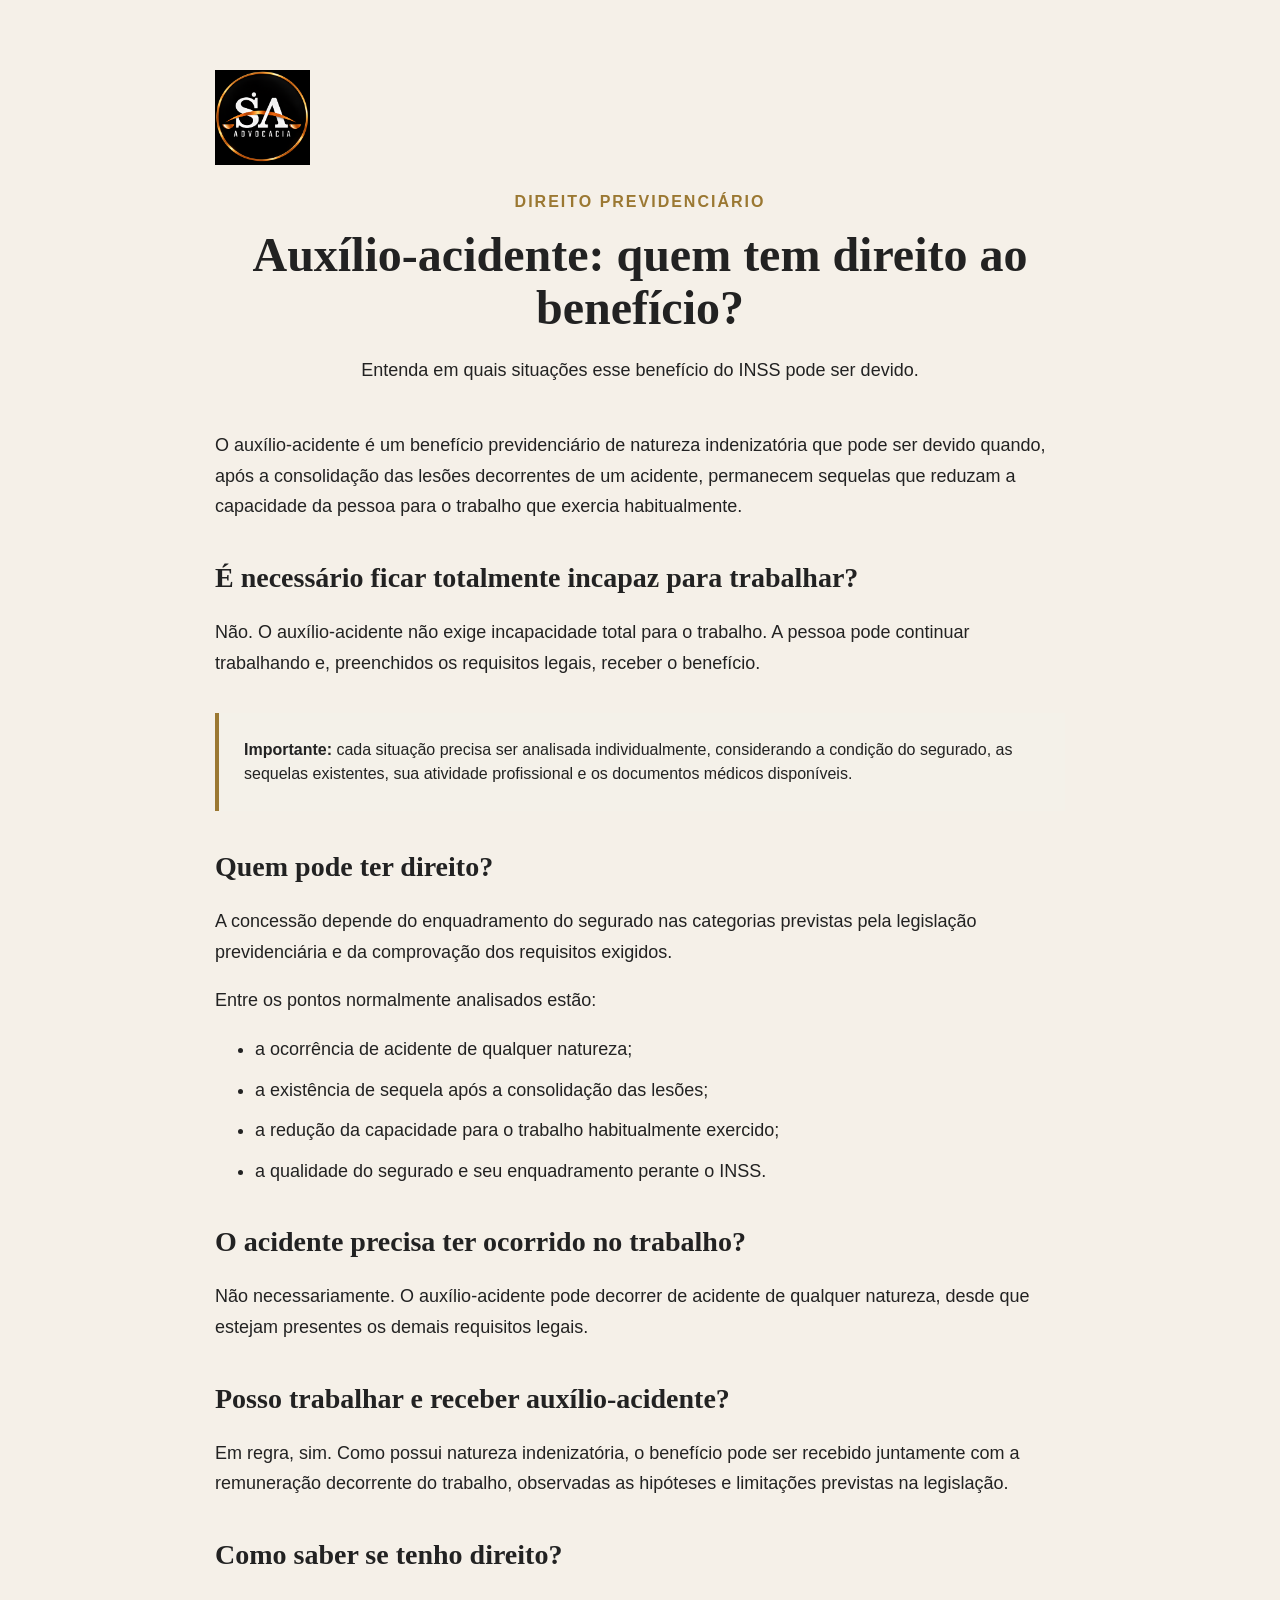
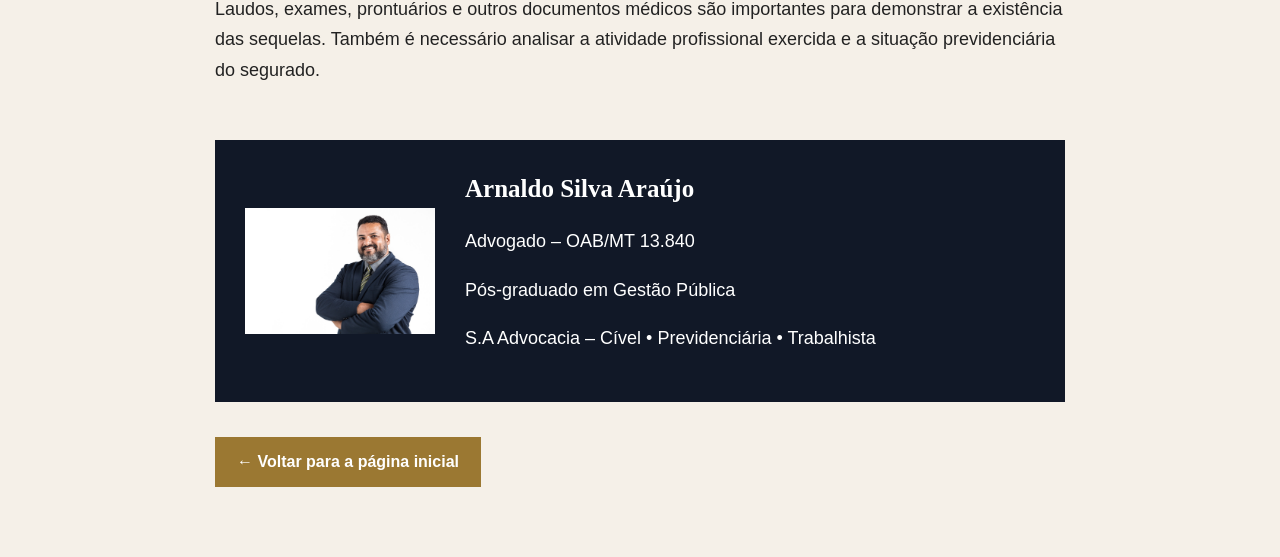
==== auxilio-acidente.html @ 366050f9 "Create auxilio-acidente.html" ====
<!DOCTYPE html>
<html lang="pt-BR">
<head>
  <meta charset="UTF-8">
  <meta name="viewport" content="width=device-width, initial-scale=1.0">
  <title>Auxílio-acidente: quem tem direito? | S.A Advocacia</title>
  <meta name="description" content="Entenda quem pode ter direito ao auxílio-acidente e quais são os principais requisitos para a concessão do benefício.">
  <link rel="stylesheet" href="style.css">

  <style>
    .artigo {
      max-width: 900px;
      margin: 0 auto;
      padding: 70px 25px;
      color: #222;
    }

    .artigo-topo {
      text-align: center;
      margin-bottom: 45px;
    }

    .artigo-topo img {
      width: 95px;
      margin-bottom: 25px;
    }

    .artigo-topo span {
      display: block;
      color: #9b7832;
      font-weight: bold;
      letter-spacing: 2px;
      margin-bottom: 15px;
    }

    .artigo h1 {
      font-size: 48px;
      line-height: 1.1;
      margin-bottom: 20px;
    }

    .artigo h2 {
      font-size: 28px;
      margin-top: 35px;
      margin-bottom: 15px;
    }

    .artigo p, .artigo li {
      font-size: 18px;
      line-height: 1.7;
    }

    .artigo li {
      margin-bottom: 10px;
    }

    .artigo-destaque {
      background: #f4f1e9;
      border-left: 4px solid #9b7832;
      padding: 25px;
      margin: 35px 0;
    }

    .autor-artigo {
      display: flex;
      align-items: center;
      gap: 30px;
      margin-top: 55px;
      padding: 30px;
      background: #111827;
      color: white;
    }

    .autor-artigo img {
      width: 190px;
      max-width: 40%;
    }

    .autor-artigo h3 {
      font-size: 25px;
      margin-bottom: 8px;
    }

    .voltar {
      display: inline-block;
      margin-top: 35px;
      padding: 13px 22px;
      background: #9b7832;
      color: white;
      text-decoration: none;
      font-weight: bold;
    }

    @media (max-width: 700px) {
      .artigo h1 {
        font-size: 36px;
      }

      .autor-artigo {
        flex-direction: column;
        text-align: center;
      }

      .autor-artigo img {
        max-width: 220px;
        width: 100%;
      }
    }
  </style>
</head>

<body>

<main class="artigo">

  <header class="artigo-topo">
    <img src="logo.png" alt="S.A Advocacia">
    <span>DIREITO PREVIDENCIÁRIO</span>
    <h1>Auxílio-acidente: quem tem direito ao benefício?</h1>
    <p>Entenda em quais situações esse benefício do INSS pode ser devido.</p>
  </header>

  <p>
    O auxílio-acidente é um benefício previdenciário de natureza indenizatória que pode ser devido quando, após a consolidação das lesões decorrentes de um acidente, permanecem sequelas que reduzam a capacidade da pessoa para o trabalho que exercia habitualmente.
  </p>

  <h2>É necessário ficar totalmente incapaz para trabalhar?</h2>

  <p>
    Não. O auxílio-acidente não exige incapacidade total para o trabalho. A pessoa pode continuar trabalhando e, preenchidos os requisitos legais, receber o benefício.
  </p>

  <div class="artigo-destaque">
    <strong>Importante:</strong> cada situação precisa ser analisada individualmente, considerando a condição do segurado, as sequelas existentes, sua atividade profissional e os documentos médicos disponíveis.
  </div>

  <h2>Quem pode ter direito?</h2>

  <p>
    A concessão depende do enquadramento do segurado nas categorias previstas pela legislação previdenciária e da comprovação dos requisitos exigidos.
  </p>

  <p>
    Entre os pontos normalmente analisados estão:
  </p>

  <ul>
    <li>a ocorrência de acidente de qualquer natureza;</li>
    <li>a existência de sequela após a consolidação das lesões;</li>
    <li>a redução da capacidade para o trabalho habitualmente exercido;</li>
    <li>a qualidade do segurado e seu enquadramento perante o INSS.</li>
  </ul>

  <h2>O acidente precisa ter ocorrido no trabalho?</h2>

  <p>
    Não necessariamente. O auxílio-acidente pode decorrer de acidente de qualquer natureza, desde que estejam presentes os demais requisitos legais.
  </p>

  <h2>Posso trabalhar e receber auxílio-acidente?</h2>

  <p>
    Em regra, sim. Como possui natureza indenizatória, o benefício pode ser recebido juntamente com a remuneração decorrente do trabalho, observadas as hipóteses e limitações previstas na legislação.
  </p>

  <h2>Como saber se tenho direito?</h2>

  <p>
    Laudos, exames, prontuários e outros documentos médicos são importantes para demonstrar a existência das sequelas. Também é necessário analisar a atividade profissional exercida e a situação previdenciária do segurado.
  </p>

  <div class="autor-artigo">
    <img src="arnaldo-bracos-cruzados.jpg" alt="Advogado Arnaldo Silva Araújo">
    <div>
      <h3>Arnaldo Silva Araújo</h3>
      <p>Advogado – OAB/MT 13.840</p>
      <p>Pós-graduado em Gestão Pública</p>
      <p>S.A Advocacia – Cível • Previdenciária • Trabalhista</p>
    </div>
  </div>

  <a class="voltar" href="index.html">← Voltar para a página inicial</a>

</main>

</body>
</html>
---- style.css ----
:root{
  --gold:#c98b32;
  --cream:#f5f0e8;
  --black:#090b0c;
  --brown:#24180f;
  --white:#fff;
  --text:#171717;
}

*{box-sizing:border-box}

html{scroll-behavior:smooth}

body{
  margin:0;
  font-family:Arial,Helvetica,sans-serif;
  color:var(--text);
  background:var(--cream);
  line-height:1.5;
}

h1,h2,h3{
  font-family:Georgia,"Times New Roman",serif;
  margin-top:0;
}

a{
  text-decoration:none;
  color:inherit;
}

img{
  max-width:100%;
  display:block;
}

/* =========================
   TOPO / HERO
========================= */

.hero{
  background:linear-gradient(110deg,#090b0c 0%,#17130f 55%,#281a10 100%);
  color:white;
  padding:0 5%;
  overflow:hidden;
}

.hero nav{
  max-width:1400px;
  margin:0 auto;
  min-height:105px;
  display:grid;
  grid-template-columns:150px 1fr auto;
  align-items:center;
  gap:30px;
  border-bottom:1px solid rgba(201,139,50,.30);
}

.logo{
  width:125px;
  height:105px;
  object-fit:contain;
}

.links{
  display:flex;
  justify-content:center;
  align-items:center;
  gap:28px;
  font-family:Georgia,"Times New Roman",serif;
  font-size:15px;
}

.links a:first-child{
  color:var(--gold);
  border-bottom:2px solid var(--gold);
  padding-bottom:8px;
}

.btn{
  display:inline-block;
  background:var(--gold);
  color:white;
  padding:13px 22px;
  border-radius:4px;
  font-weight:600;
}

.hero-grid{
  max-width:1400px;
  margin:0 auto;
  display:grid;
  grid-template-columns:44% 56%;
  align-items:end;
  min-height:570px;
}

.hero-grid>div:first-child{
  padding:55px 20px 55px 0;
  position:relative;
  z-index:2;
}

.eyebrow{
  display:block;
  color:var(--gold);
  text-transform:uppercase;
  letter-spacing:3px;
  font-family:Georgia,"Times New Roman",serif;
  font-size:13px;
  margin-bottom:14px;
}

.hero h1{
  font-size:clamp(46px,4.4vw,72px);
  line-height:1.02;
  margin:0 0 24px;
  font-weight:normal;
}

.hero h1 em{
  color:#d89a3c;
  font-style:normal;
}

.hero-grid>div:first-child>p{
  font-size:17px;
  max-width:560px;
  margin:0 0 22px;
}

.areas-inline{
  font-family:Georgia,"Times New Roman",serif;
  font-size:21px;
  margin:22px 0;
}

.areas-inline b{
  color:var(--gold);
  margin:0 13px;
}

.actions{
  display:flex;
  gap:14px;
  flex-wrap:wrap;
}

.btn.outline{
  background:transparent;
  border:1px solid var(--gold);
}

.portrait{
  position:relative;
  height:570px;
  display:grid;
  grid-template-columns:minmax(0,1fr) 190px;
  align-items:end;
}

.portrait>img{
  width:100%;
  height:570px;
  object-fit:contain;
  object-position:center bottom;
}

.portrait aside{
  align-self:center;
  padding-left:20px;
  border-left:1px solid rgba(201,139,50,.35);
}

.portrait aside h2{
  font-size:29px;
  line-height:1;
  font-weight:normal;
  margin-bottom:16px;
}

.portrait aside p{
  font-family:Georgia,"Times New Roman",serif;
  font-size:13px;
  line-height:1.6;
}

.portrait aside hr{
  width:42px;
  margin:18px 0;
  border:0;
  border-top:2px solid var(--gold);
}

/* =========================
   ÁREAS DE ATUAÇÃO
========================= */

.light{
  background:var(--cream);
}

#areas{
  padding:65px 6%;
}

.section-head{
  max-width:1400px;
  margin:0 auto 35px;
  display:flex;
  justify-content:space-between;
  align-items:end;
  gap:50px;
}

.section-head h2{
  font-size:48px;
  line-height:1.05;
  margin-bottom:0;
}

.section-head>p{
  max-width:430px;
}

.cards{
  max-width:1400px;
  margin:0 auto;
  display:grid;
  grid-template-columns:repeat(3,1fr);
  gap:1px;
  background:#363636;
}

.cards article{
  background:#111415;
  color:white;
  padding:28px 32px;
  min-height:245px;
}

.card-img{
  height:6px;
  width:55px;
  background:var(--gold);
  margin-bottom:25px;
}

.cards h3{
  font-size:25px;
  margin-bottom:12px;
}

.cards p{
  color:#d2d2d2;
  font-size:15px;
}

.cards a{
  color:#dda13e;
  font-family:Georgia,"Times New Roman",serif;
}

/* =========================
   SOBRE O ESCRITÓRIO
========================= */

.about{
  background:white;
  display:grid;
  grid-template-columns:38% 42% 20%;
  align-items:stretch;
}

.about>img{
  width:100%;
  height:470px;
  object-fit:cover;
  object-position:center top;
}

.about>div{
  padding:65px 7%;
  align-self:center;
}

.about h2{
  font-size:42px;
  line-height:1.05;
}

.about>div p{
  font-size:15px;
  margin-bottom:25px;
}

.about ul{
  list-style:none;
  padding:55px 30px;
  margin:0;
  align-self:center;
  border-left:1px solid #ddd1bd;
}
.about .btn{
  display:inline-block;
  padding:12px 20px;
  font-size:14px;
  width:auto;
}
.about li{
  margin:0 0 30px;
  padding-left:22px;
  position:relative;
}

.about li:before{
  content:"✓";
  color:var(--gold);
  font-weight:bold;
  position:absolute;
  left:0;
}

/* =========================
   DIFERENCIAIS
========================= */

.features{
  display:grid;
  grid-template-columns:repeat(4,1fr);
  background:#faf8f3;
  color:#222;
  padding:24px 5%;
  border-top:1px solid #e3ded5;
  border-bottom:1px solid #e3ded5;
  text-align:center;
  gap:0;
}

.features>div{
  padding:5px 20px;
  border-right:1px solid #d9cdb9;
  font-family:Georgia,"Times New Roman",serif;
}

.features>div:last-child{
  border-right:0;
}

.features small{
  color:#555;
}

/* =========================
   CONTEÚDOS
========================= */

.content{
  padding:65px 5%;
  display:grid;
  grid-template-columns:34% 66%;
  gap:40px;
  align-items:center;
}

.content>div:first-child{
  padding-left:2%;
}

.content h2{
  font-size:45px;
  line-height:1.05;
}

.posts{
  display:grid;
  grid-template-columns:repeat(3,1fr);
  gap:22px;
}

.posts article{
  background:white;
  padding:30px 25px;
  min-height:210px;
  box-shadow:0 5px 18px rgba(0,0,0,.06);
  border-top:5px solid #b88743;
}

.posts b{
  color:#9b6c2b;
  font-size:11px;
  letter-spacing:1px;
}

.posts h3{
  font-size:22px;
  margin:18px 0 30px;
}

.posts a{
  color:#99631e;
  text-decoration:underline;
}

/* =========================
   CHAMADA
========================= */

.cta{
  background:#11100e;
  color:white;
  text-align:center;
  padding:55px 7%;
  border-bottom:1px solid var(--gold);
}

.cta h2{
  font-size:40px;
  margin-bottom:10px;
}

.cta p{
  font-size:18px;
}

.cta .btn{
  margin:12px 0 20px;
}

.cta strong{
  display:block;
  font-size:16px;
}

/* =========================
   RODAPÉ
========================= */

footer{
  background:linear-gradient(110deg,#090b0c,#24180f);
  color:white;
  padding:45px 6%;
  display:grid;
  grid-template-columns:30% 35% 35%;
  align-items:center;
  gap:35px;
}

.footer-logo{
  width:150px;
  height:auto;
  margin-bottom:15px;
}

footer b{
  color:#d7a353;
  letter-spacing:1px;
}

footer p{
  line-height:1.7;
  margin:8px 0;
}

/* =========================
   TABLET
========================= */

@media(max-width:1000px){

  .links{
    gap:14px;
    font-size:13px;
  }

  .hero-grid{
    grid-template-columns:48% 52%;
  }

  .portrait{
    grid-template-columns:1fr;
  }

  .portrait aside{
    display:none;
  }

  .about{
    grid-template-columns:40% 60%;
  }

  .about ul{
    grid-column:1/-1;
    display:grid;
    grid-template-columns:repeat(2,1fr);
    border-left:0;
    border-top:1px solid #ddd1bd;
    padding:30px 7%;
  }

  .content{
    grid-template-columns:1fr;
  }
}

/* =========================
   CELULAR
========================= */

@media(max-width:750px){

  .hero{
    padding:0 5%;
  }

  .hero nav{
    min-height:85px;
    grid-template-columns:90px 1fr;
  }

  .logo{
    width:85px;
    height:80px;
  }

  .links{
    display:none;
  }

  .hero nav>.btn{
    justify-self:end;
    padding:10px 12px;
    font-size:12px;
  }

  .hero-grid{
    display:block;
    min-height:0;
  }

  .hero-grid>div:first-child{
    padding:40px 0 20px;
  }

  .hero h1{
    font-size:43px;
  }

  .hero-grid>div:first-child>p{
    font-size:16px;
  }

  .areas-inline{
    font-size:17px;
  }

  .portrait{
    display:block;
    height:auto;
  }

  .portrait>img{
    width:100%;
    max-width:430px;
    height:auto;
    margin:0 auto;
    object-fit:contain;
  }

  .portrait aside{
    display:none;
  }

  #areas{
    padding:50px 6%;
  }

  .section-head{
    display:block;
  }

  .section-head h2{
    font-size:38px;
  }

  .cards{
    grid-template-columns:1fr;
    gap:1px;
  }

  .about{
    display:block;
  }

  .about>img{
    width:100%;
    height:auto;
    max-height:520px;
    object-fit:cover;
  }

  .about>div{
    padding:45px 7%;
  }

  .about h2{
    font-size:36px;
  }

  .about ul{
    display:block;
    padding:35px 8%;
  }

  .features{
    grid-template-columns:1fr 1fr;
  }

  .features>div{
    border-right:0;
    border-bottom:1px solid #d9cdb9;
    padding:18px 10px;
  }

  .content{
    display:block;
    padding:50px 7%;
  }

  .content h2{
    font-size:38px;
  }

  .posts{
    grid-template-columns:1fr;
    margin-top:35px;
  }

  .cta h2{
    font-size:34px;
  }

  footer{
    grid-template-columns:1fr;
    text-align:center;
  }

  .footer-logo{
    margin:0 auto 18px;
  }
}
/* AJUSTES PARA APROXIMAR DO MODELO */

/* Remove o grande cabecalho da area de atuacao */
#areas .section-head{
  display:none;
}

/* Transforma as areas em faixa compacta */
#areas{
  padding:0;
  background:#111415;
}

#areas .cards{
  max-width:none;
  width:100%;
  grid-template-columns:repeat(3,1fr);
}

#areas .cards article{
  min-height:210px;
  padding:32px 5%;
}

/* Deixa o topo mais compacto */
.hero-grid{
  min-height:500px;
}

.portrait{
  height:500px;
}

.portrait>img{
  height:500px;
}

/* CELULAR */
@media(max-width:750px){

  #areas .cards{
    grid-template-columns:1fr;
  }

  .hero-grid{
    min-height:0;
  }

  .portrait{
    height:auto;
  }

  .portrait>img{
    height:auto;
  }
}
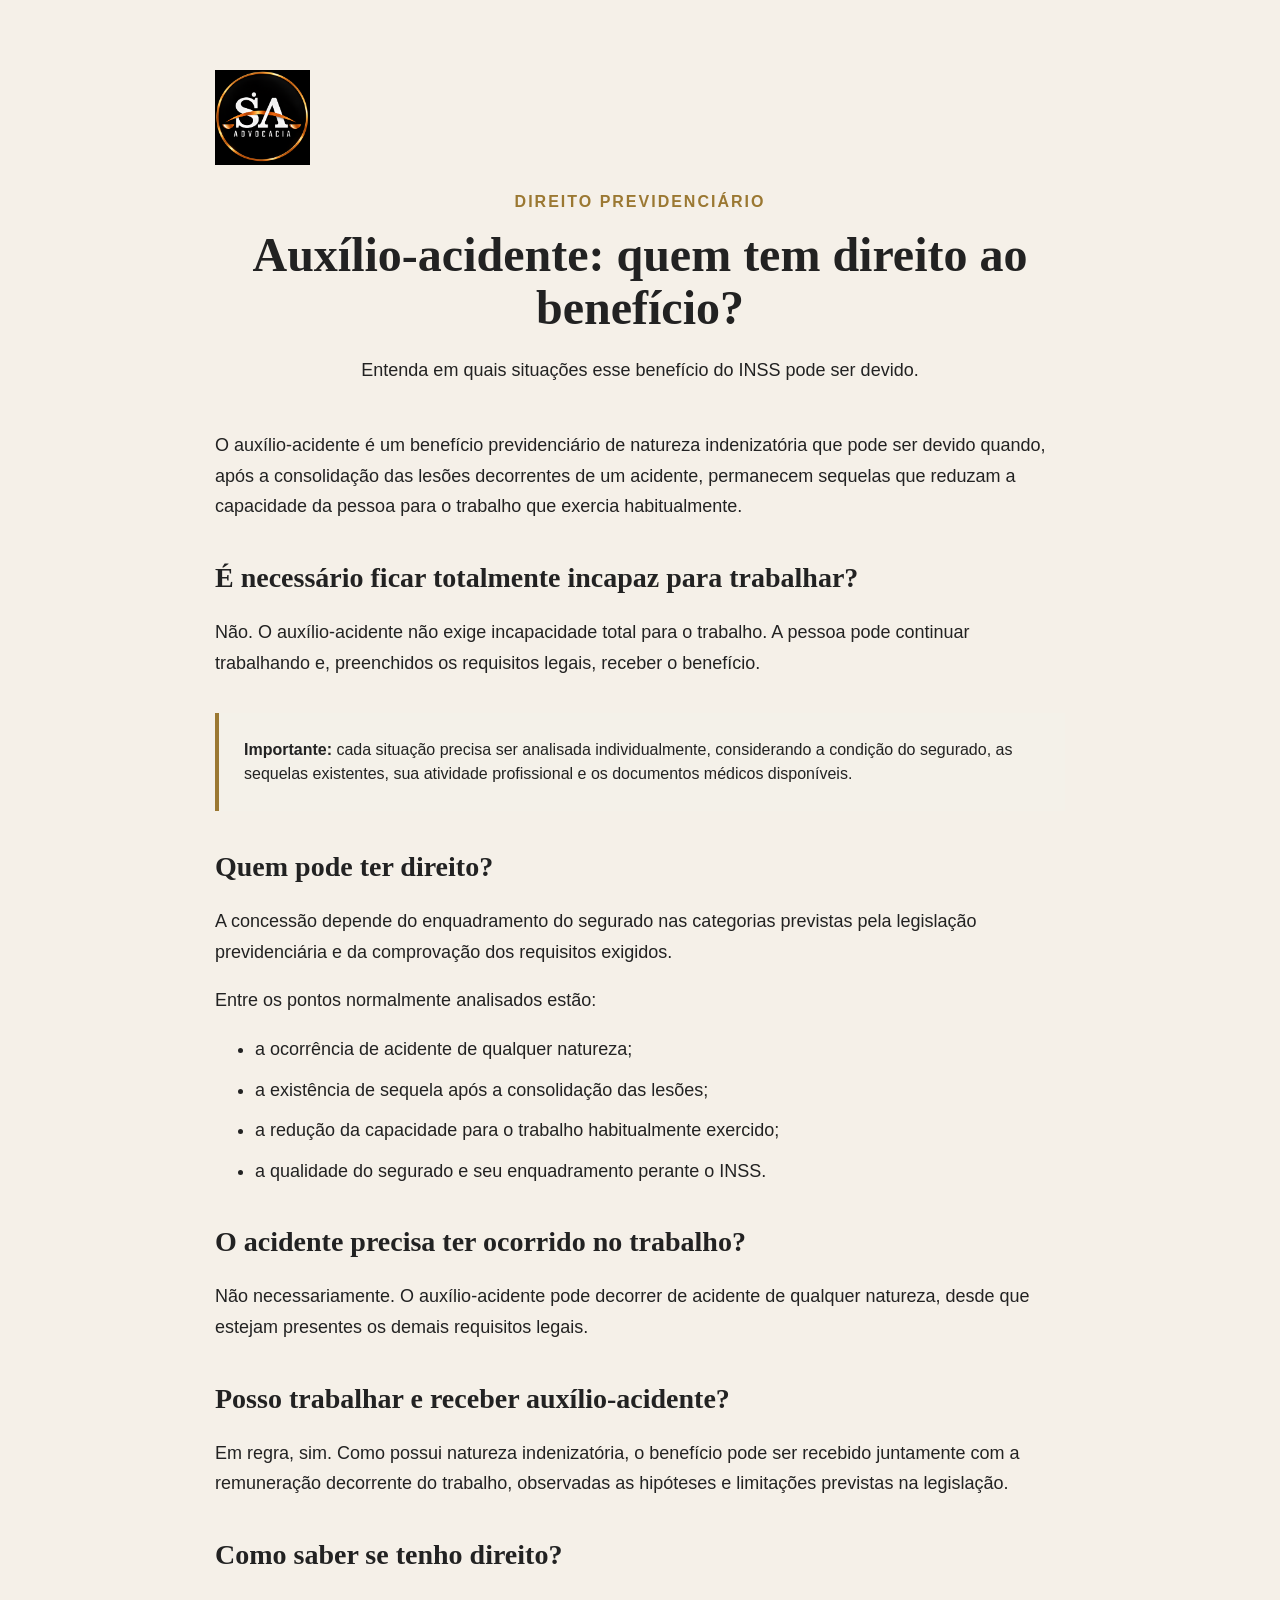
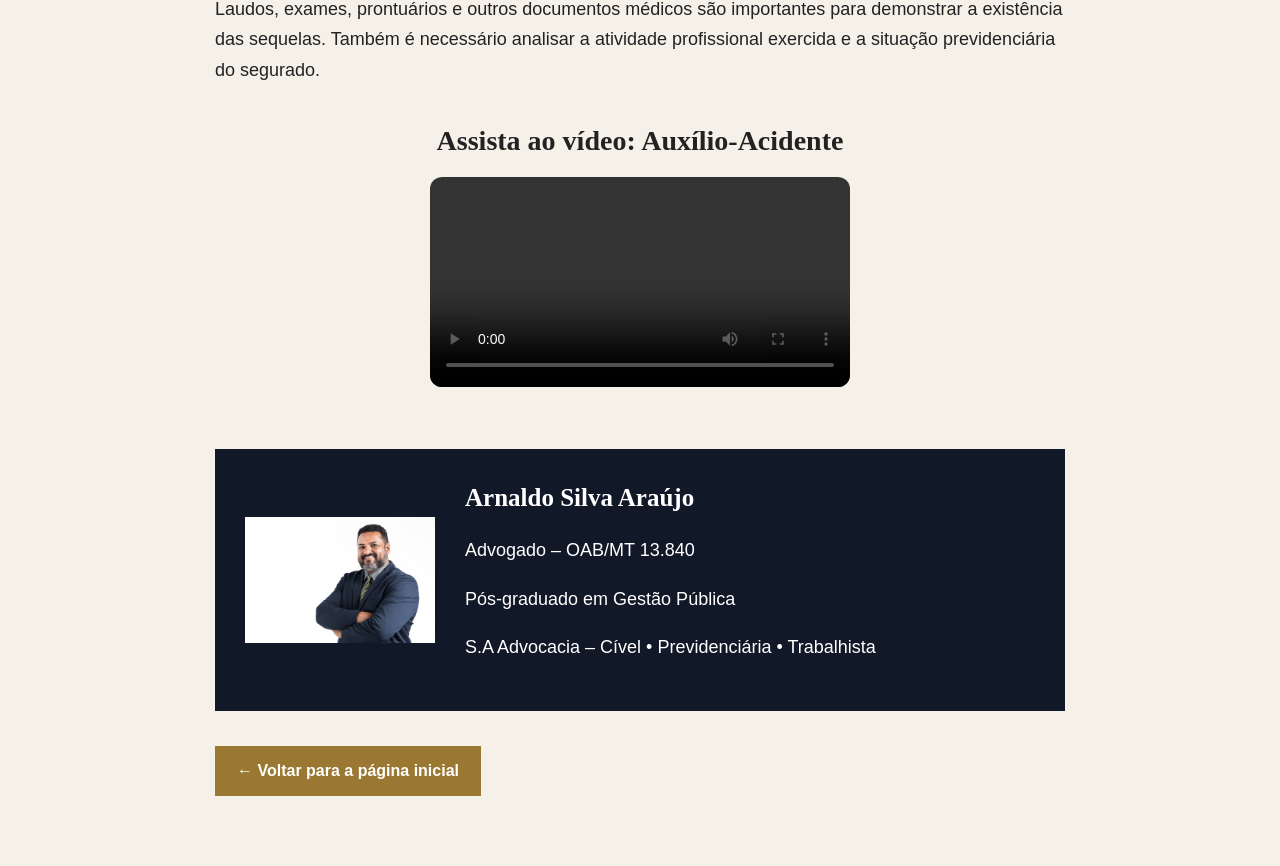
==== commit 0f6abce0: "Update auxilio-acidente.html" ====
--- a/auxilio-acidente.html
+++ b/auxilio-acidente.html
@@ -3,8 +3,8 @@
 <head>
   <meta charset="UTF-8">
   <meta name="viewport" content="width=device-width, initial-scale=1.0">
-  <title>Auxílio-acidente: quem tem direito? | S.A Advocacia</title>
-  <meta name="description" content="Entenda quem pode ter direito ao auxílio-acidente e quais são os principais requisitos para a concessão do benefício.">
+  <title>Auxílio-Acidente: Quem Tem Direito? | S.A Advocacia</title>
+  <meta name="description" content="Entenda quem tem direito ao auxílio-acidente, os principais requisitos do benefício e quando ele pode ser concedido pelo INSS.">
   <link rel="stylesheet" href="style.css">
 
   <style>
@@ -168,7 +168,15 @@
   <p>
     Laudos, exames, prontuários e outros documentos médicos são importantes para demonstrar a existência das sequelas. Também é necessário analisar a atividade profissional exercida e a situação previdenciária do segurado.
   </p>
+<div style="text-align: center; margin: 35px 0;">
+  <h2>Assista ao vídeo: Auxílio-Acidente</h2>
 
+  <video controls playsinline preload="metadata"
+         style="width: 100%; max-width: 420px; border-radius: 12px;">
+    <source src="Vídeo auxilio acidente para o site.mp4" type="video/mp4">
+    Seu navegador não suporta a reprodução de vídeos.
+  </video>
+</div>
   <div class="autor-artigo">
     <img src="arnaldo-bracos-cruzados.jpg" alt="Advogado Arnaldo Silva Araújo">
     <div>
--- a/style.css
+++ b/style.css
@@ -299,8 +299,8 @@
   padding:55px 30px;
   margin:0;
   align-self:center;
-  border-left:1px solid #ddd1bd;
-}
+  
+  }
 .about .btn{
   display:inline-block;
   padding:12px 20px;
@@ -486,17 +486,16 @@
   }
 
   .about{
-    grid-template-columns:40% 60%;
-  }
-
-  .about ul{
-    grid-column:1/-1;
-    display:grid;
-    grid-template-columns:repeat(2,1fr);
-    border-left:0;
-    border-top:1px solid #ddd1bd;
-    padding:30px 7%;
-  }
+    grid-template-columns:38% 42% 20%;
+}
+
+.about ul{
+    grid-column:auto;
+    border-left:1px solid #ddd1bd;
+    border-top:0;
+    display:block;
+    padding:55px 30px;
+}
 
   .content{
     grid-template-columns:1fr;
@@ -705,3 +704,97 @@
     height:auto;
   }
 }
+/* BLOCO DO AUTOR NOS ARTIGOS */
+.autor-artigo {
+  display: flex;
+  align-items: center;
+  gap: 30px;
+  margin-top: 55px;
+  padding: 30px;
+  background: #111827;
+  color: white;
+}
+
+.autor-artigo img {
+  width: 190px;
+  max-width: 40%;
+}
+
+.autor-artigo h3 {
+  font-size: 25px;
+  margin-bottom: 8px;
+}
+
+@media (max-width: 700px) {
+  .autor-artigo {
+    flex-direction: column;
+    text-align: center;
+  }
+
+  .autor-artigo img {
+    max-width: 220px;
+    width: 100%;
+  }
+}
+/* ÍCONES DOURADOS - SOBRE O ESCRITÓRIO */
+
+.lista-diferenciais {
+  list-style: none;
+  padding: 0;
+  margin: 0;
+}
+
+.lista-diferenciais li {
+  position: relative;
+  min-height: 54px;
+  padding-left: 58px;
+  margin-bottom: 14px;
+  display: flex;
+  align-items: center;
+}
+
+.lista-diferenciais li::before {
+  position: absolute;
+  left: 0;
+  width: 42px;
+  text-align: center;
+  color: #c98b32;
+  font-size: 32px;
+  line-height: 1;
+}
+
+/* Escudo */
+.lista-diferenciais .icone-escudo::before {
+  content: "";
+  width: 32px;
+  height: 38px;
+  background-color: #c98b32;
+  clip-path: polygon(
+    50% 0%,
+    90% 14%,
+    86% 58%,
+    72% 78%,
+    50% 100%,
+    28% 78%,
+    14% 58%,
+    10% 14%
+  );
+}
+
+/* Balança da Justiça */
+.lista-diferenciais .icone-balanca::before {
+  content: "⚖";
+  font-size: 34px;
+}
+
+/* Aperto de mãos */
+.lista-diferenciais .icone-maos::before {
+  content: "🤝";
+  font-size: 29px;
+}
+
+/* Localização / atuação regional */
+.lista-diferenciais .icone-mapa::before {
+  content: "◆";
+  font-size: 30px;
+}
